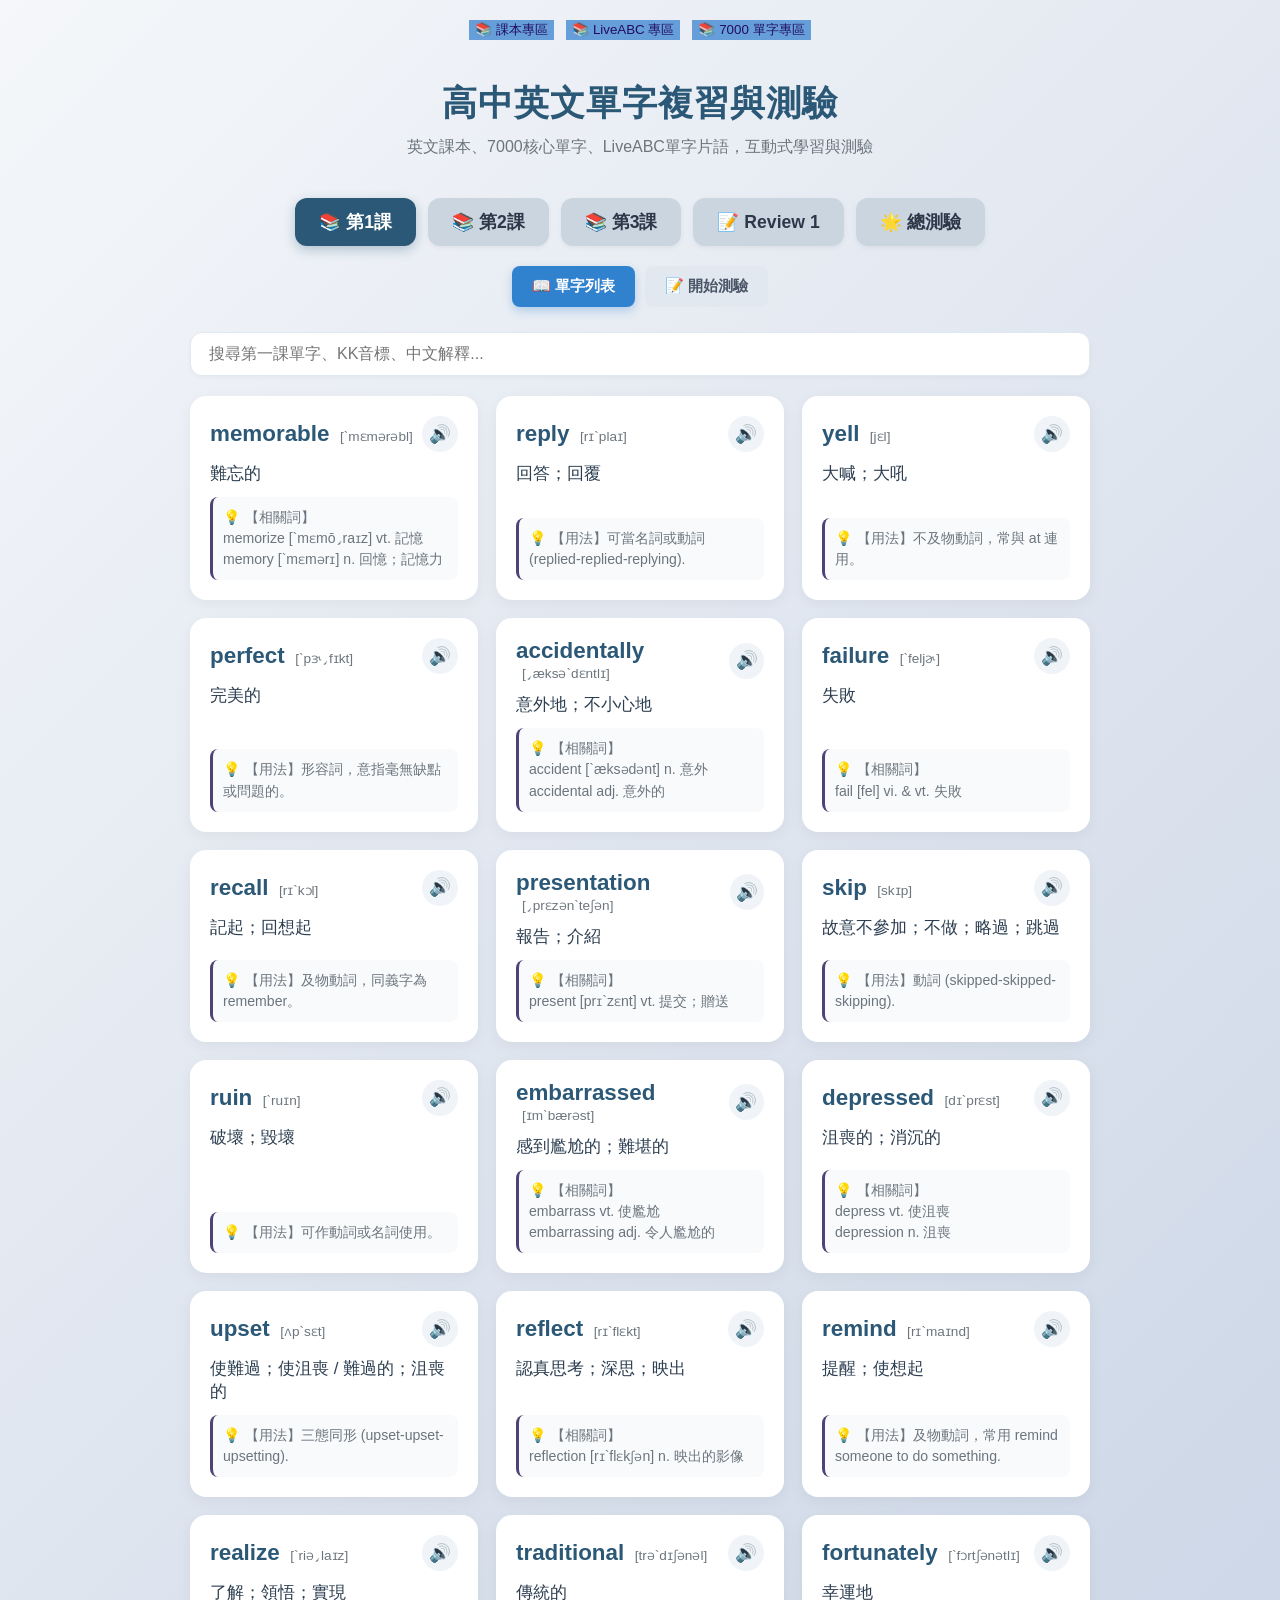
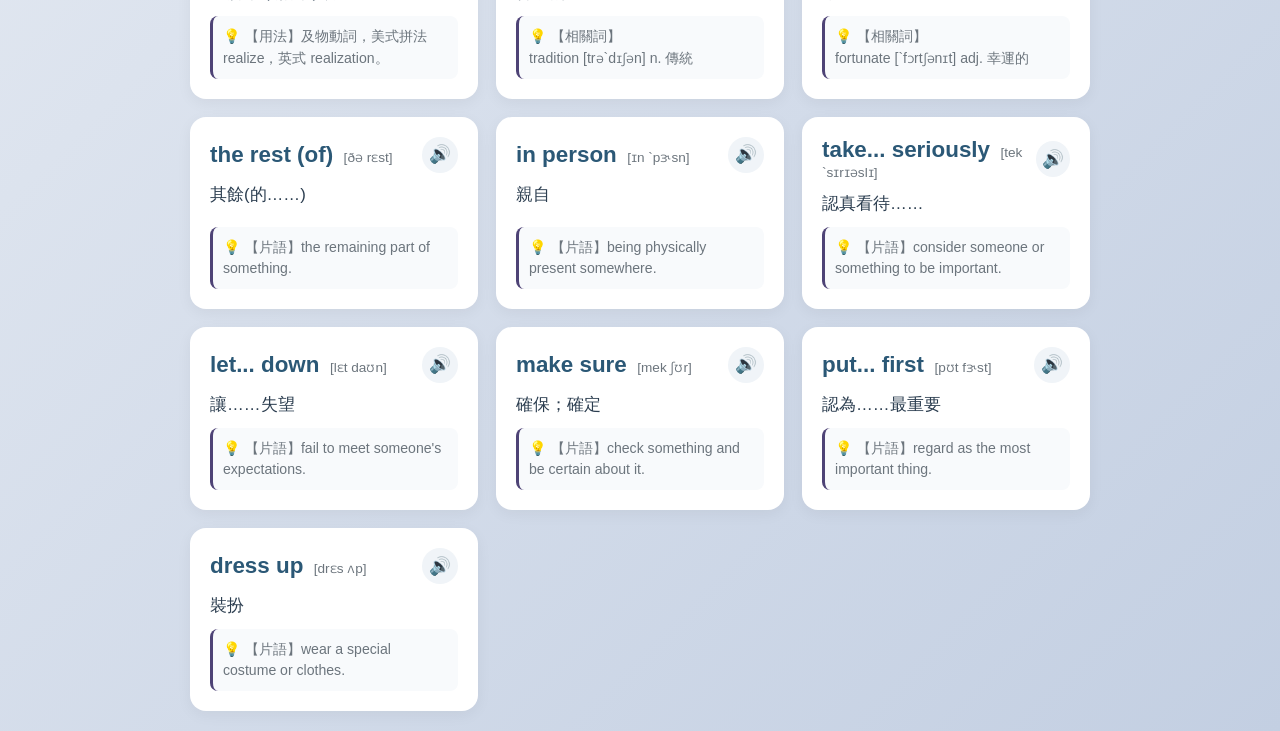
==== index.html @ 6bcab966 "update vocabulary and quiz web app" ====
<!DOCTYPE html>
<html lang="zh-TW">
<head>
    <meta charset="UTF-8">
    <meta name="viewport" content="width=device-width, initial-scale=1.0">
    <title>高中英文單字複習與測驗</title>
    <link rel="stylesheet" href="style.css">
    <style>
        
    </style>
</head>
<body>
    <div class="container">

         <div class="lesson-tabs">
            <button class="lesson1-btn" onclick="location.href='TextBook/index.html'">📚 課本專區</button>
            <button class="lesson1-btn" onclick="location.href='LiveABC/index.html'">📚 LiveABC 專區</button>
            <button class="lesson1-btn" onclick="location.href='7000/index.html'">📚 7000 單字專區</button>
        </div>

        
        <header>
            <h1>高中英文單字複習與測驗</h1>  
            <p>英文課本、7000核心單字、LiveABC單字片語，互動式學習與測驗</p>
        </header>

        <!-- 大分頁列 -->
        
       
        
        <div class="lesson-tabs">
            <button class="lesson-btn active" onclick="switchLesson('lesson1')">📚 第1課</button>
            <button class="lesson-btn" onclick="switchLesson('lesson2')">📚 第2課</button>
            <button class="lesson-btn" onclick="switchLesson('lesson3')">📚 第3課</button>
            <button class="lesson-btn" onclick="switchLesson('review1')">📝 Review 1</button>
            <button class="lesson-btn" onclick="switchLesson('all')">🌟 總測驗</button>
        </div>

                   
            <!-- 主頁 index.html 的程式碼範例 -->



            
        

        <!-- ==================== 第一課內容容器 ==================== -->
        <div id="lesson1-container" class="lesson-content active">
            <div class="nav-tabs">
                <button class="tab-btn active" onclick="switchTab('l1', 'list')">📖 單字列表</button>
                <button class="tab-btn" onclick="switchTab('l1', 'quiz')">📝 開始測驗</button>
            </div>
            <div id="l1-list-tab" class="tab-content active">
                <div class="controls">
                    <input type="text" id="l1-searchInput" class="search-input" placeholder="搜尋第一課單字、KK音標、中文解釋..." onkeyup="filterWords('l1')">
                </div>
                <div class="word-grid" id="l1-wordGrid"></div>
            </div>
            <div id="l1-quiz-tab" class="tab-content">
                <div class="quiz-outer-card">
                    <div class="mode-header-title">🎯 第一課單字互動測驗</div>
                    <div class="mode-header-desc">請選擇您想要的測驗模式與題數，點擊開始挑戰！</div>
                    <div class="setup-panel" id="l1-quizSetupPanel">
                        <div class="setup-group">
                            <label>選擇測驗題型：</label>
                            <div class="setup-options">
                                <button class="setup-btn active" id="l1-typeChoiceBtn" onclick="setQuizType('l1', 'choice')">英選中 (看英選中)</button>
                                <button class="setup-btn" id="l1-typeChineseToEnglishBtn" onclick="setQuizType('l1', 'chineseToEnglish')">中選英 (看中選英)</button>
                                <button class="setup-btn" id="l1-typeSpellBtn" onclick="setQuizType('l1', 'spell')">手動拼字填空</button>
                            </div>
                        </div>
                        <div class="setup-group">
                            <label>選擇測驗題數：</label>
                            <div class="setup-options">
                                <button class="setup-btn active" id="l1-count10Btn" onclick="setQuizCount('l1', 10)">10 題</button>
                                <button class="setup-btn" id="l1-countAllBtn" onclick="setQuizCount('l1', 'all')">全部題數</button>
                            </div>
                        </div>
                        <button class="full-next-btn" onclick="startQuiz('l1')">🚀 開始作答</button>
                    </div>
                    <div id="l1-quizActiveArea" style="display: none;">
                        <div class="sticky-score-bar">
                            <span id="l1-quizProgress" style="font-weight: bold; color: #4a5568;">進度：0 / 10</span>
                            <span id="l1-quizScore" style="font-weight: bold; color: var(--btn-blue); font-size: 1.1rem;">得分：0 分</span>
                        </div>
                        <div class="quiz-inner-box">
                            <div class="question-label" id="l1-questionText">載入中...</div>
                            <div id="l1-quizAnswersArea" class="options-group"></div>
                            <div class="result-banner" id="l1-quizBanner"></div>
                        </div>
                        <button class="full-next-btn" id="l1-quizNextBtn" onclick="nextQuestion('l1')" style="display: none;">下一題 ➔</button>
                    </div>
                    <div id="l1-quizFinalResult" style="display: none; text-align: center; padding: 25px; background: #edf2f7; border-radius: 12px;">
                        <h2 style="margin-top: 0; color: #2d3748;">🎉 第一課測驗完成！</h2>
                        <p style="font-size: 1.1rem; color: #4a5568;">您的最終得分：</p>
                        <div id="l1-finalScoreDisplay" style="font-size: 3rem; font-weight: bold; color: var(--btn-blue); margin: 10px 0 20px 0;">0 / 100</div>
                        <div id="l1-wrongReviewContainer"></div>
                        <button class="full-next-btn" onclick="resetQuizSetup('l1')" style="max-width: 240px; margin: 20px auto 0 auto;">🔄 重新設定並再試一次</button>
                    </div>
                </div>
            </div>
        </div>

        <!-- ==================== 第二課內容容器 ==================== -->
        <div id="lesson2-container" class="lesson-content">
            <div class="nav-tabs">
                <button class="tab-btn active" onclick="switchTab('l2', 'list')">📖 單字列表</button>
                <button class="tab-btn" onclick="switchTab('l2', 'quiz')">📝 開始測驗</button>
            </div>
            <div id="l2-list-tab" class="tab-content active">
                <div class="controls">
                    <input type="text" id="l2-searchInput" class="search-input" placeholder="搜尋第二課單字、KK音標、中文解釋..." onkeyup="filterWords('l2')">
                </div>
                <div class="word-grid" id="l2-wordGrid"></div>
            </div>
            <div id="l2-quiz-tab" class="tab-content">
                <div class="quiz-outer-card">
                    <div class="mode-header-title">🎯 第二課單字互動測驗</div>
                    <div class="mode-header-desc">請選擇您想要的測驗模式與題數，點擊開始挑戰！</div>
                    <div class="setup-panel" id="l2-quizSetupPanel">
                        <div class="setup-group">
                            <label>選擇測驗題型：</label>
                            <div class="setup-options">
                                <button class="setup-btn active" id="l2-typeChoiceBtn" onclick="setQuizType('l2', 'choice')">英選中 (看英選中)</button>
                                <button class="setup-btn" id="l2-typeChineseToEnglishBtn" onclick="setQuizType('l2', 'chineseToEnglish')">中選英 (看中選英)</button>
                                <button class="setup-btn" id="l2-typeSpellBtn" onclick="setQuizType('l2', 'spell')">手動拼字填空</button>
                            </div>
                        </div>
                        <div class="setup-group">
                            <label>選擇測驗題數：</label>
                            <div class="setup-options">
                                <button class="setup-btn active" id="l2-count10Btn" onclick="setQuizCount('l2', 10)">10 題</button>
                                <button class="setup-btn" id="l2-countAllBtn" onclick="setQuizCount('l2', 'all')">全部題數</button>
                            </div>
                        </div>
                        <button class="full-next-btn" onclick="startQuiz('l2')">🚀 開始作答</button>
                    </div>
                    <div id="l2-quizActiveArea" style="display: none;">
                        <div class="sticky-score-bar">
                            <span id="l2-quizProgress" style="font-weight: bold; color: #4a5568;">進度：0 / 10</span>
                            <span id="l2-quizScore" style="font-weight: bold; color: var(--btn-blue); font-size: 1.1rem;">得分：0 分</span>
                        </div>
                        <div class="quiz-inner-box">
                            <div class="question-label" id="l2-questionText">載入中...</div>
                            <div id="l2-quizAnswersArea" class="options-group"></div>
                            <div class="result-banner" id="l2-quizBanner"></div>
                        </div>
                        <button class="full-next-btn" id="l2-quizNextBtn" onclick="nextQuestion('l2')" style="display: none;">下一題 ➔</button>
                    </div>
                    <div id="l2-quizFinalResult" style="display: none; text-align: center; padding: 25px; background: #edf2f7; border-radius: 12px;">
                        <h2 style="margin-top: 0; color: #2d3748;">🎉 第二課測驗完成！</h2>
                        <p style="font-size: 1.1rem; color: #4a5568;">您的最終得分：</p>
                        <div id="l2-finalScoreDisplay" style="font-size: 3rem; font-weight: bold; color: var(--btn-blue); margin: 10px 0 20px 0;">0 / 100</div>
                        <div id="l2-wrongReviewContainer"></div>
                        <button class="full-next-btn" onclick="resetQuizSetup('l2')" style="max-width: 240px; margin: 20px auto 0 auto;">🔄 重新設定並再試一次</button>
                    </div>
                </div>
            </div>
        </div>

        <!-- ==================== 第三課內容容器 ==================== -->
        <div id="lesson3-container" class="lesson-content">
            <div class="nav-tabs">
                <button class="tab-btn active" onclick="switchTab('l3', 'list')">📖 單字列表</button>
                <button class="tab-btn" onclick="switchTab('l3', 'quiz')">📝 開始測驗</button>
            </div>
            <div id="l3-list-tab" class="tab-content active">
                <div class="controls">
                    <input type="text" id="l3-searchInput" class="search-input" placeholder="搜尋第三課單字、KK音標、中文解釋..." onkeyup="filterWords('l3')">
                </div>
                <div class="word-grid" id="l3-wordGrid"></div>
            </div>
            <div id="l3-quiz-tab" class="tab-content">
                <div class="quiz-outer-card">
                    <div class="mode-header-title">🎯 第三課單字互動測驗</div>
                    <div class="mode-header-desc">請選擇您想要的測驗模式與題數，點擊開始挑戰！</div>
                    <div class="setup-panel" id="l3-quizSetupPanel">
                        <div class="setup-group">
                            <label>選擇測驗題型：</label>
                            <div class="setup-options">
                                <button class="setup-btn active" id="l3-typeChoiceBtn" onclick="setQuizType('l3', 'choice')">英選中 (看英選中)</button>
                                <button class="setup-btn" id="l3-typeChineseToEnglishBtn" onclick="setQuizType('l3', 'chineseToEnglish')">中選英 (看中選英)</button>
                                <button class="setup-btn" id="l3-typeSpellBtn" onclick="setQuizType('l3', 'spell')">手動拼字填空</button>
                            </div>
                        </div>
                        <div class="setup-group">
                            <label>選擇測驗題數：</label>
                            <div class="setup-options">
                                <button class="setup-btn active" id="l3-count10Btn" onclick="setQuizCount('l3', 10)">10 題</button>
                                <button class="setup-btn" id="l3-countAllBtn" onclick="setQuizCount('l3', 'all')">全部題數</button>
                            </div>
                        </div>
                        <button class="full-next-btn" onclick="startQuiz('l3')">🚀 開始作答</button>
                    </div>
                    <div id="l3-quizActiveArea" style="display: none;">
                        <div class="sticky-score-bar">
                            <span id="l3-quizProgress" style="font-weight: bold; color: #4a5568;">進度：0 / 10</span>
                            <span id="l3-quizScore" style="font-weight: bold; color: var(--btn-blue); font-size: 1.1rem;">得分：0 分</span>
                        </div>
                        <div class="quiz-inner-box">
                            <div class="question-label" id="l3-questionText">載入中...</div>
                            <div id="l3-quizAnswersArea" class="options-group"></div>
                            <div class="result-banner" id="l3-quizBanner"></div>
                        </div>
                        <button class="full-next-btn" id="l3-quizNextBtn" onclick="nextQuestion('l3')" style="display: none;">下一題 ➔</button>
                    </div>
                    <div id="l3-quizFinalResult" style="display: none; text-align: center; padding: 25px; background: #edf2f7; border-radius: 12px;">
                        <h2 style="margin-top: 0; color: #2d3748;">🎉 第三課測驗完成！</h2>
                        <p style="font-size: 1.1rem; color: #4a5568;">您的最終得分：</p>
                        <div id="l3-finalScoreDisplay" style="font-size: 3rem; font-weight: bold; color: var(--btn-blue); margin: 10px 0 20px 0;">0 / 100</div>
                        <div id="l3-wrongReviewContainer"></div>
                        <button class="full-next-btn" onclick="resetQuizSetup('l3')" style="max-width: 240px; margin: 20px auto 0 auto;">🔄 重新設定並再試一次</button>
                    </div>
                </div>
            </div>
        </div>

        <!-- ==================== Review 1 內容容器 ==================== -->
        <div id="review1-container" class="lesson-content">
            <div class="nav-tabs">
                <button class="tab-btn active" onclick="switchTab('rev1', 'list')">📖 單字列表</button>
                <button class="tab-btn" onclick="switchTab('rev1', 'quiz')">📝 開始測驗</button>
            </div>
            <div id="rev1-list-tab" class="tab-content active">
                <div class="controls">
                    <input type="text" id="rev1-searchInput" class="search-input" placeholder="搜尋 Review 1 單字、片語、KK音標、中文解釋..." onkeyup="filterWords('rev1')">
                </div>
                <div class="word-grid" id="rev1-wordGrid"></div>
            </div>
            <div id="rev1-quiz-tab" class="tab-content">
                <div class="quiz-outer-card">
                    <div class="mode-header-title">🎯 Review 1 單字片語互動測驗</div>
                    <div class="mode-header-desc">請選擇您想要的測驗模式與題數，點擊開始挑戰！</div>
                    <div class="setup-panel" id="rev1-quizSetupPanel">
                        <div class="setup-group">
                            <label>選擇測驗題型：</label>
                            <div class="setup-options">
                                <button class="setup-btn active" id="rev1-typeChoiceBtn" onclick="setQuizType('rev1', 'choice')">英選中 (看英選中)</button>
                                <button class="setup-btn" id="rev1-typeChineseToEnglishBtn" onclick="setQuizType('rev1', 'chineseToEnglish')">中選英 (看中選英)</button>
                                <button class="setup-btn" id="rev1-typeSpellBtn" onclick="setQuizType('rev1', 'spell')">手動拼字填空</button>
                            </div>
                        </div>
                        <div class="setup-group">
                            <label>選擇測驗題數：</label>
                            <div class="setup-options">
                                <button class="setup-btn active" id="rev1-count10Btn" onclick="setQuizCount('rev1', 10)">10 題</button>
                                <button class="setup-btn" id="rev1-countAllBtn" onclick="setQuizCount('rev1', 'all')">全部題數</button>
                            </div>
                        </div>
                        <button class="full-next-btn" onclick="startQuiz('rev1')">🚀 開始作答</button>
                    </div>
                    <div id="rev1-quizActiveArea" style="display: none;">
                        <div class="sticky-score-bar">
                            <span id="rev1-quizProgress" style="font-weight: bold; color: #4a5568;">進度：0 / 10</span>
                            <span id="rev1-quizScore" style="font-weight: bold; color: var(--btn-blue); font-size: 1.1rem;">得分：0 分</span>
                        </div>
                        <div class="quiz-inner-box">
                            <div class="question-label" id="rev1-questionText">載入中...</div>
                            <div id="rev1-quizAnswersArea" class="options-group"></div>
                            <div class="result-banner" id="rev1-quizBanner"></div>
                        </div>
                        <button class="full-next-btn" id="rev1-quizNextBtn" onclick="nextQuestion('rev1')" style="display: none;">下一題 ➔</button>
                    </div>
                    <div id="rev1-quizFinalResult" style="display: none; text-align: center; padding: 25px; background: #edf2f7; border-radius: 12px;">
                        <h2 style="margin-top: 0; color: #2d3748;">🎉 Review 1 測驗完成！</h2>
                        <p style="font-size: 1.1rem; color: #4a5568;">您的最終得分：</p>
                        <div id="rev1-finalScoreDisplay" style="font-size: 3rem; font-weight: bold; color: var(--btn-blue); margin: 10px 0 20px 0;">0 / 100</div>
                        <div id="rev1-wrongReviewContainer"></div>
                        <button class="full-next-btn" onclick="resetQuizSetup('rev1')" style="max-width: 240px; margin: 20px auto 0 auto;">🔄 重新設定並再試一次</button>
                    </div>
                </div>
            </div>
        </div>

        <!-- ==================== 總測驗 (All Lessons) 內容容器 ==================== -->
        <div id="all-container" class="lesson-content">
            <div class="nav-tabs">
                <button class="tab-btn active" onclick="switchTab('all', 'list')">📖 全部單字總覽</button>
                <button class="tab-btn" onclick="switchTab('all', 'quiz')">📝 開始總測驗</button>
            </div>
            <div id="all-list-tab" class="tab-content active">
                <div class="controls">
                    <input type="text" id="all-searchInput" class="search-input" placeholder="搜尋所有課程單字、片語、KK音標、中文解釋..." onkeyup="filterWords('all')">
                </div>
                <div class="word-grid" id="all-wordGrid"></div>
            </div>
            <div id="all-quiz-tab" class="tab-content">
                <div class="quiz-outer-card">
                    <div class="mode-header-title">🌟 總測驗（涵蓋全部單字與片語）</div>
                    <div class="mode-header-desc">請選擇您想要的測驗模式與題數，挑戰跨課綜合單字大考驗！</div>
                    <div class="setup-panel" id="all-quizSetupPanel">
                        <div class="setup-group">
                            <label>選擇測驗題型：</label>
                            <div class="setup-options">
                                <button class="setup-btn active" id="all-typeChoiceBtn" onclick="setQuizType('all', 'choice')">英選中 (看英選中)</button>
                                <button class="setup-btn" id="all-typeChineseToEnglishBtn" onclick="setQuizType('all', 'chineseToEnglish')">中選英 (看中選英)</button>
                                <button class="setup-btn" id="all-typeSpellBtn" onclick="setQuizType('all', 'spell')">手動拼字填空</button>
                            </div>
                        </div>
                        <div class="setup-group">
                            <label>選擇測驗題數：</label>
                            <div class="setup-options">
                                <button class="setup-btn active" id="all-count10Btn" onclick="setQuizCount('all', 10)">10 題</button>
                                <button class="setup-btn" id="all-count20Btn" onclick="setQuizCount('all', 20)">20 題</button>
                                <button class="setup-btn" id="all-countAllBtn" onclick="setQuizCount('all', 'all')">全部題數</button>
                            </div>
                        </div>
                        <button class="full-next-btn" onclick="startQuiz('all')">🚀 開始總測驗</button>
                    </div>
                    <div id="all-quizActiveArea" style="display: none;">
                        <div class="sticky-score-bar">
                            <span id="all-quizProgress" style="font-weight: bold; color: #4a5568;">進度：0 / 10</span>
                            <span id="all-quizScore" style="font-weight: bold; color: var(--btn-blue); font-size: 1.1rem;">得分：0 分</span>
                        </div>
                        <div class="quiz-inner-box">
                            <div class="question-label" id="all-questionText">載入中...</div>
                            <div id="all-quizAnswersArea" class="options-group"></div>
                            <div class="result-banner" id="all-quizBanner"></div>
                        </div>
                        <button class="full-next-btn" id="all-quizNextBtn" onclick="nextQuestion('all')" style="display: none;">下一題 ➔</button>
                    </div>
                    <div id="all-quizFinalResult" style="display: none; text-align: center; padding: 25px; background: #edf2f7; border-radius: 12px;">
                        <h2 style="margin-top: 0; color: #2d3748;">🎉 總測驗完成！</h2>
                        <p style="font-size: 1.1rem; color: #4a5568;">您的最終得分：</p>
                        <div id="all-finalScoreDisplay" style="font-size: 3rem; font-weight: bold; color: var(--btn-blue); margin: 10px 0 20px 0;">0 / 100</div>
                        <div id="all-wrongReviewContainer"></div>
                        <button class="full-next-btn" onclick="resetQuizSetup('all')" style="max-width: 240px; margin: 20px auto 0 auto;">🔄 重新設定並再試一次</button>
                    </div>
                </div>
            </div>
        </div>

    </div>


     <script src="book1.js"></script>

    <script>
       

        /* --- Web Audio API 提示音效產生器 --- */
        let audioCtx = null;
        function getAudioContext() {
            if (!audioCtx) {
                audioCtx = new (window.AudioContext || window.webkitAudioContext)();
            }
            if (audioCtx.state === 'suspended') {
                audioCtx.resume();
            }
            return audioCtx;
        }

        // 答對音效：輕快上揚的雙音「叮咚」
        function playDingDongSound() {
            try {
                const ctx = getAudioContext();
                const now = ctx.currentTime;
                
                const osc1 = ctx.createOscillator();
                const gain1 = ctx.createGain();
                osc1.type = 'sine';
                osc1.frequency.setValueAtTime(523.25, now);
                gain1.gain.setValueAtTime(0.3, now);
                gain1.gain.exponentialRampToValueAtTime(0.001, now + 0.2);
                osc1.connect(gain1);
                gain1.connect(ctx.destination);
                osc1.start(now);
                osc1.stop(now + 0.2);

                const osc2 = ctx.createOscillator();
                const gain2 = ctx.createGain();
                osc2.type = 'sine';
                osc2.frequency.setValueAtTime(659.25, now + 0.12);
                gain2.gain.setValueAtTime(0.3, now + 0.12);
                gain2.gain.exponentialRampToValueAtTime(0.001, now + 0.35);
                osc2.connect(gain2);
                gain2.connect(ctx.destination);
                osc2.start(now + 0.12);
                osc2.stop(now + 0.35);
            } catch (e) {
                console.log("Audio not supported or blocked");
            }
        }

        // 答錯音效：低沉下行的雙音「喔喔」
        function playWrongSound() {
            try {
                const ctx = getAudioContext();
                const now = ctx.currentTime;

                const osc1 = ctx.createOscillator();
                const gain1 = ctx.createGain();
                osc1.type = 'sawtooth';
                osc1.frequency.setValueAtTime(180, now);
                osc1.frequency.exponentialRampToValueAtTime(140, now + 0.18);
                gain1.gain.setValueAtTime(0.2, now);
                gain1.gain.exponentialRampToValueAtTime(0.001, now + 0.18);
                osc1.connect(gain1);
                gain1.connect(ctx.destination);
                osc1.start(now);
                osc1.stop(now + 0.18);

                const osc2 = ctx.createOscillator();
                const gain2 = ctx.createGain();
                osc2.type = 'sawtooth';
                osc2.frequency.setValueAtTime(130, now + 0.18);
                osc2.frequency.exponentialRampToValueAtTime(100, now + 0.38);
                gain2.gain.setValueAtTime(0.2, now + 0.18);
                gain2.gain.exponentialRampToValueAtTime(0.001, now + 0.38);
                osc2.connect(gain2);
                gain2.connect(ctx.destination);
                osc2.start(now + 0.18);
                osc2.stop(now + 0.38);
            } catch (e) {
                console.log("Audio not supported or blocked");
            }
        }

        // 語音播放
        function speak(text) {
            if ('speechSynthesis' in window) {
                window.speechSynthesis.cancel();
                const utterance = new SpeechSynthesisUtterance(text);
                utterance.lang = 'en-US';
                utterance.rate = 0.9;
                window.speechSynthesis.speak(utterance);
            } else {
                alert('您的瀏覽器不支援語音播放功能。');
            }
        }

        // 渲染單字卡
        function renderWords(lessonId, words) {
            const grid = document.getElementById(lessonId + '-wordGrid');
            if (!grid) return;
            grid.innerHTML = '';
            words.forEach(item => {
                const card = document.createElement('div');
                card.className = 'word-card';
                card.innerHTML = `
                    <div>
                        <div class="word-header">
                            <div>
                                <span class="word-title">${item.vocab}</span>
                                <span style="font-size:0.85rem; color:var(--text-sub); margin-left:6px;">${item.kk || ''}</span>
                            </div>
                            <button class="speech-btn" onclick="speak('${item.vocab}')" title="朗讀">🔊</button>
                        </div>
                        <div class="word-def">${item.definition}</div>
                    </div>
                    ${item.extension ? `<div class="word-ext">💡 ${item.extension}</div>` : ''}
                `;
                grid.appendChild(card);
            });
        }

        // 搜尋過濾
        function filterWords(lessonId) {
            const query = document.getElementById(lessonId + '-searchInput').value.toLowerCase();
            const data = (lessonId === 'l1') ? lesson1Data : (lessonId === 'l2' ? lesson2Data : (lessonId === 'l3' ? lesson3Data : (lessonId === 'rev1' ? review1Data : allData)));
            const filtered = data.filter(item => 
                item.vocab.toLowerCase().includes(query) || 
                (item.kk && item.kk.toLowerCase().includes(query)) ||
                item.definition.toLowerCase().includes(query) ||
                (item.extension && item.extension.toLowerCase().includes(query))
            );
            renderWords(lessonId, filtered);
        }

        // 大分頁切換
        function switchLesson(lessonName) {
            document.querySelectorAll('.lesson-btn').forEach(btn => btn.classList.remove('active'));
            document.querySelectorAll('.lesson-content').forEach(content => content.classList.remove('active'));

            if (lessonName === 'lesson1') {
                document.querySelectorAll('.lesson-btn')[0].classList.add('active');
                document.getElementById('lesson1-container').classList.add('active');
            } else if (lessonName === 'lesson2') {
                document.querySelectorAll('.lesson-btn')[1].classList.add('active');
                document.getElementById('lesson2-container').classList.add('active');
            } else if (lessonName === 'lesson3') {
                document.querySelectorAll('.lesson-btn')[2].classList.add('active');
                document.getElementById('lesson3-container').classList.add('active');
            } else if (lessonName === 'review1') {
                document.querySelectorAll('.lesson-btn')[3].classList.add('active');
                document.getElementById('review1-container').classList.add('active');
            } else {
                document.querySelectorAll('.lesson-btn')[4].classList.add('active');
                document.getElementById('all-container').classList.add('active');
            }
        }

        // 小分頁切換
        function switchTab(lessonId, tabName) {
            const containerId = lessonId === 'l1' ? 'lesson1-container' : (lessonId === 'l2' ? 'lesson2-container' : (lessonId === 'l3' ? 'lesson3-container' : (lessonId === 'rev1' ? 'review1-container' : 'all-container')));
            const container = document.getElementById(containerId);
            container.querySelectorAll('.tab-btn').forEach(btn => btn.classList.remove('active'));
            container.querySelectorAll('.tab-content').forEach(content => content.classList.remove('active'));
            
            if (tabName === 'list') {
                container.querySelectorAll('.tab-btn')[0].classList.add('active');
                document.getElementById(lessonId + '-list-tab').classList.add('active');
            } else {
                container.querySelectorAll('.tab-btn')[1].classList.add('active');
                document.getElementById(lessonId + '-quiz-tab').classList.add('active');
            }
        }

        /* --- 測驗設定與執行狀態 --- */
        const quizState = {
            l1: { type: 'choice', count: 10, list: [], index: 0, score: 0, wrongItems: [], isAnswered: false },
            l2: { type: 'choice', count: 10, list: [], index: 0, score: 0, wrongItems: [], isAnswered: false },
            l3: { type: 'choice', count: 10, list: [], index: 0, score: 0, wrongItems: [], isAnswered: false },
            rev1: { type: 'choice', count: 10, list: [], index: 0, score: 0, wrongItems: [], isAnswered: false },
            all: { type: 'choice', count: 10, list: [], index: 0, score: 0, wrongItems: [], isAnswered: false }
        };

        function setQuizType(lessonId, type) {
            quizState[lessonId].type = type;
            document.getElementById(lessonId + '-typeChoiceBtn').classList.toggle('active', type === 'choice');
            document.getElementById(lessonId + '-typeChineseToEnglishBtn').classList.toggle('active', type === 'chineseToEnglish');
            document.getElementById(lessonId + '-typeSpellBtn').classList.toggle('active', type === 'spell');
        }

        function setQuizCount(lessonId, count) {
            quizState[lessonId].count = count;
            document.getElementById(lessonId + '-count10Btn').classList.toggle('active', count === 10);
            const count20Btn = document.getElementById(lessonId + '-count20Btn');
            if (count20Btn) count20Btn.classList.toggle('active', count === 20);
            const allBtn = document.getElementById(lessonId + '-countAllBtn');
            if (allBtn) allBtn.classList.toggle('active', count === 'all');
        }

        function resetQuizSetup(lessonId) {
            document.getElementById(lessonId + '-quizFinalResult').style.display = 'none';
            document.getElementById(lessonId + '-quizActiveArea').style.display = 'none';
            document.getElementById(lessonId + '-quizSetupPanel').style.display = 'block';
        }

        function getDataByLessonId(lessonId) {
            if (lessonId === 'l1') return lesson1Data;
            if (lessonId === 'l2') return lesson2Data;
            if (lessonId === 'l3') return lesson3Data;
            if (lessonId === 'rev1') return review1Data;
            return allData;
        }

        function startQuiz(lessonId) {
            getAudioContext(); // 預先解鎖音效權限
            document.getElementById(lessonId + '-quizSetupPanel').style.display = 'none';
            document.getElementById(lessonId + '-quizActiveArea').style.display = 'block';

            const sourceData = getDataByLessonId(lessonId);
            const state = quizState[lessonId];
            state.score = 0;
            state.index = 0;
            state.wrongItems = [];
            
            const sliceCount = (state.count === 'all') ? sourceData.length : Math.min(state.count, sourceData.length);
            state.list = [...sourceData].sort(() => 0.5 - Math.random()).slice(0, sliceCount);

            loadQuestion(lessonId);
        }

        function loadQuestion(lessonId) {
            const state = quizState[lessonId];
            state.isAnswered = false; // 重置答題鎖定狀態
            const currentWord = state.list[state.index];
            const sourceData = getDataByLessonId(lessonId);

            const banner = document.getElementById(lessonId + '-quizBanner');
            banner.style.display = 'none';
            banner.className = 'result-banner';
            banner.innerHTML = '';
            document.getElementById(lessonId + '-quizNextBtn').style.display = 'none';

            document.getElementById(lessonId + '-quizProgress').innerText = `進度：${state.index + 1} / ${state.list.length}`;
            document.getElementById(lessonId + '-quizScore').innerText = `得分：${state.score} 分`;

            const qText = document.getElementById(lessonId + '-questionText');
            const ansArea = document.getElementById(lessonId + '-quizAnswersArea');
            ansArea.innerHTML = '';

            if (state.type === 'choice') {
                // 英選中
                qText.innerHTML = `請選出 "<span style="color:var(--primary);">${currentWord.vocab}</span>" 的正確意思：`;
                
                let options = [currentWord.definition];
                const otherDefs = sourceData.filter(w => w.vocab !== currentWord.vocab).map(w => w.definition);
                const shuffledOthers = otherDefs.sort(() => 0.5 - Math.random()).slice(0, 3);
                options = options.concat(shuffledOthers).sort(() => 0.5 - Math.random());

                const prefixLabels = ['(A) ', '(B) ', '(C) ', '(D) '];
                options.forEach((opt, idx) => {
                    const btn = document.createElement('button');
                    btn.className = 'single-option-btn';
                    btn.setAttribute('data-val', opt);
                    btn.innerHTML = `<strong>${prefixLabels[idx]}</strong>${opt}`;
                    btn.onclick = () => {
                        if (state.isAnswered) return;
                        checkChoiceAnswer(lessonId, btn, opt === currentWord.definition, currentWord, 'choice');
                    };
                    ansArea.appendChild(btn);
                });
            } else if (state.type === 'chineseToEnglish') {
                // 中選英
                qText.innerHTML = `請選出中文 "<span style="color:var(--primary);">${currentWord.definition}</span>" 的正確英文單字/片語：`;

                let options = [currentWord.vocab];
                const otherVocabs = sourceData.filter(w => w.vocab !== currentWord.vocab).map(w => w.vocab);
                const shuffledOthers = otherVocabs.sort(() => 0.5 - Math.random()).slice(0, 3);
                options = options.concat(shuffledOthers).sort(() => 0.5 - Math.random());

                const prefixLabels = ['(A) ', '(B) ', '(C) ', '(D) '];
                options.forEach((opt, idx) => {
                    const btn = document.createElement('button');
                    btn.className = 'single-option-btn';
                    btn.setAttribute('data-val', opt);
                    btn.innerHTML = `<strong>${prefixLabels[idx]}</strong>${opt}`;
                    btn.onclick = () => {
                        if (state.isAnswered) return;
                        checkChoiceAnswer(lessonId, btn, opt === currentWord.vocab, currentWord, 'chineseToEnglish');
                    };
                    ansArea.appendChild(btn);
                });
            } else {
                // 手動拼字
                qText.innerHTML = `請根據中文意思，拼出正確的英文單字或片語：<br><span style="color:var(--primary); font-size:1.3rem;">"${currentWord.definition}"</span> <span style="font-size:0.9rem; color:var(--text-sub);">${currentWord.kk || ''}</span>`;

                ansArea.innerHTML = `
                    <div class="input-group">
                        <input type="text" id="${lessonId}-spellUserInput" class="spell-input" placeholder="請輸入英文單字或片語..." autocomplete="off" autocapitalize="none" onkeydown="if(event.key === 'Enter') { event.preventDefault(); checkSpellAnswer('${lessonId}'); }">
                        <button class="action-sub-btn" id="${lessonId}-spellSubmitBtn" onclick="checkSpellAnswer('${lessonId}')">送出</button>
                    </div>
                `;
                document.getElementById(lessonId + '-spellUserInput').focus();
            }
        }

        function checkChoiceAnswer(lessonId, selectedBtn, isCorrect, currentWord, mode) {
            const state = quizState[lessonId];
            if (state.isAnswered) return;
            state.isAnswered = true;

            const buttons = document.querySelectorAll('#' + lessonId + '-quizAnswersArea .single-option-btn');
            buttons.forEach(btn => {
                btn.disabled = true;
                btn.classList.add('disabled-muted');
            });

            const banner = document.getElementById(lessonId + '-quizBanner');
            let extText = currentWord.extension ? `<div class="banner-ext-info">💡 詳解與補充：<br>${currentWord.extension}</div>` : '';
            const pointsPerQ = Math.round(100 / state.list.length);

            const targetVal = (mode === 'choice') ? currentWord.definition : currentWord.vocab;

            if (isCorrect) {
                state.score += pointsPerQ;
                selectedBtn.classList.remove('disabled-muted');
                selectedBtn.classList.add('selected-correct');
                banner.className = 'result-banner correct';
                banner.innerHTML = `🎉 答對了！ ${extText}`;
                playDingDongSound();
            } else {
                selectedBtn.classList.remove('disabled-muted');
                selectedBtn.classList.add('selected-wrong');
                buttons.forEach(btn => {
                    if (btn.getAttribute('data-val') === targetVal) {
                        btn.classList.remove('disabled-muted');
                        btn.classList.add('selected-correct');
                    }
                });
                banner.className = 'result-banner wrong';
                banner.innerHTML = `✕ 答錯囉！正確答案是：<strong>${targetVal}</strong> ${extText}`;
                playWrongSound();
                
                if (!state.wrongItems.some(item => item.vocab === currentWord.vocab)) {
                    state.wrongItems.push(currentWord);
                }
            }

            document.getElementById(lessonId + '-quizScore').innerText = `得分：${state.score} 分`;
            showNextButton(lessonId);
        }

        function checkSpellAnswer(lessonId) {
            const state = quizState[lessonId];
            if (state.isAnswered) return;

            const inputField = document.getElementById(lessonId + '-spellUserInput');
            if (!inputField || inputField.disabled) return;

            const userVal = inputField.value.trim().toLowerCase();
            if (!userVal) {
                inputField.focus();
                return;
            }

            state.isAnswered = true;
            inputField.disabled = true;
            const submitBtn = document.getElementById(lessonId + '-spellSubmitBtn');
            if (submitBtn) submitBtn.disabled = true;

            const currentWord = state.list[state.index];
            const correctVal = currentWord.vocab.toLowerCase();
            const banner = document.getElementById(lessonId + '-quizBanner');
            let extText = currentWord.extension ? `<div class="banner-ext-info">💡 詳解與補充：<br>${currentWord.extension}</div>` : '';
            const pointsPerQ = Math.round(100 / state.list.length);
            const isCorrect = (userVal === correctVal);

            if (isCorrect) {
                state.score += pointsPerQ;
                inputField.classList.add('correct-input');
                banner.className = 'result-banner correct';
                banner.innerHTML = `🎉 拼寫正確！ ${extText}`;
                playDingDongSound();
            } else {
                inputField.classList.add('wrong-input');
                banner.className = 'result-banner wrong';
                banner.innerHTML = `✕ 拼寫錯誤！正確答案是：<strong>${currentWord.vocab}</strong> ${extText}`;
                playWrongSound();
                
                if (!state.wrongItems.some(item => item.vocab === currentWord.vocab)) {
                    state.wrongItems.push(currentWord);
                }
            }

            document.getElementById(lessonId + '-quizScore').innerText = `得分：${state.score} 分`;
            showNextButton(lessonId);
        }

        function showNextButton(lessonId) {
            const state = quizState[lessonId];
            const nextBtn = document.getElementById(lessonId + '-quizNextBtn');
            if (state.index < state.list.length - 1) {
                nextBtn.innerText = '下一題 ➔';
            } else {
                nextBtn.innerText = '查看測驗結果與錯題整理 🏆';
            }
            nextBtn.style.display = 'block';
            nextBtn.focus();
        }

        function nextQuestion(lessonId) {
            const state = quizState[lessonId];
            state.index++;
            if (state.index < state.list.length) {
                loadQuestion(lessonId);
            } else {
                document.getElementById(lessonId + '-quizActiveArea').style.display = 'none';
                document.getElementById(lessonId + '-finalScoreDisplay').innerText = `${state.score} / 100`;
                
                const wrongContainer = document.getElementById(lessonId + '-wrongReviewContainer');
                if (state.wrongItems.length > 0) {
                    let html = `
                        <div class="wrong-review-section">
                            <div class="wrong-review-title">⚠ 本次測驗錯題複習 (${state.wrongItems.length} 題)</div>
                    `;
                    state.wrongItems.forEach(item => {
                        html += `
                            <div class="wrong-item-card">
                                <strong>${item.vocab}</strong> <span style="font-size:0.85rem; color:#718096;">${item.kk || ''}</span><br>
                                <span style="color:var(--text-main); font-weight:500;">意思：${item.definition}</span>
                                ${item.extension ? `<div style="font-size:0.85rem; color:#718096; margin-top:4px;">${item.extension}</div>` : ''}
                            </div>
                        `;
                    });
                    html += `</div>`;
                    wrongContainer.innerHTML = html;
                } else {
                    wrongContainer.innerHTML = `
                        <div style="background:#f0fff4; border:1px solid #c6f6d5; color:#22543d; padding:15px; border-radius:10px; font-weight:bold; margin-top:15px;">
                            🌟 太神啦！本次測驗全部答對，沒有錯題！
                        </div>
                    `;
                }

                document.getElementById(lessonId + '-quizFinalResult').style.display = 'block';
                document.getElementById(lessonId + '-quizFinalResult').scrollIntoView({ behavior: 'smooth' });
            }
        }

        // 頁面初始化載入所有課次（包含總測驗資料）的單字列表
        window.onload = () => {
            renderWords('l1', lesson1Data);
            renderWords('l2', lesson2Data);
            renderWords('l3', lesson3Data);
            renderWords('rev1', review1Data);
            renderWords('all', allData);
        };
    </script>
</body>
</html>
---- style.css ----
:root {
            --primary: #2b5876;
            --primary-light: #4e4376;
            --bg-grad: linear-gradient(135deg, #f5f7fa 0%, #c3cfe2 100%);
            --card-bg: #ffffff;
            --text-main: #2c3e50;
            --text-sub: #6c757d;
            --border-color: #e2e8f0;
            --danger: #dc3545;
            --danger-bg: #f8d7da;
            --danger-border: #f5c6cb;
            --danger-text: #721c24;
            --success: #28a745;
            --success-bg: #d4edda;
            --success-border: #c3e6cb;
            --success-text: #155724;
            --btn-blue: #3182ce;
            --btn-blue-hover: #2b6cb0;
        }

        body {
            font-family: 'PingFang TC', 'Microsoft JhengHei', 'Helvetica Neue', Arial, sans-serif;
            background: var(--bg-grad);
            margin: 0;
            padding: 20px;
            color: var(--text-main);
            min-height: 100vh;
        }

        .container {
            max-width: 900px;
            margin: 0 auto;
        }

        header {
            text-align: center;
            padding: 20px 0;
            margin-bottom: 20px;
        }

        header h1 {
            margin: 0 0 10px 0;
            font-size: 2.2rem;
            color: var(--primary);
            letter-spacing: 1px;
        }

        header p {
            margin: 0;
            color: var(--text-sub);
            font-size: 1rem;
        }

        /* 課次大分頁列 */
        .lesson-tabs {
            display: flex;
            justify-content: center;
            gap: 12px;
            margin-bottom: 20px;
            flex-wrap: wrap;
        }

        .lesson-btn {
            background-color: #cbd5e0;
            border: none;
            color: #2d3748;
            padding: 12px 24px;
            border-radius: 12px;
            font-size: 1.1rem;
            font-weight: bold;
            cursor: pointer;
            transition: all 0.2s ease;
            box-shadow: 0 2px 5px rgba(0,0,0,0.05);
        }

        
        .lesson-btn:hover {
            background-color: #a0aec0;
        }

        .lesson-btn.active {
            background-color: var(--primary);
            color: white;
            box-shadow: 0 4px 12px rgba(43, 88, 118, 0.3);
        }

        .lesson1-btn {
            background-color: #669eda;
            border: none;
            color: #220d62;
            
        }

        .lesson1-btn:hover {
            background-color: #a0aec0;
        }

        .lesson1-btn.active {
            background-color: var(--primary);
            color: white;
            box-shadow: 0 4px 12px rgba(43, 88, 118, 0.3);
        }



        /* 功能子分頁列 */
        .nav-tabs {
            display: flex;
            justify-content: center;
            gap: 10px;
            margin-bottom: 25px;
        }

        .tab-btn {
            background-color: #e2e8f0;
            border: none;
            color: #4a5568;
            padding: 10px 20px;
            border-radius: 8px;
            font-size: 0.95rem;
            font-weight: bold;
            cursor: pointer;
            transition: all 0.2s ease;
        }

        .tab-btn:hover {
            background-color: #cbd5e0;
        }

        .tab-btn.active {
            background-color: var(--btn-blue);
            color: white;
            box-shadow: 0 4px 10px rgba(49, 130, 206, 0.3);
        }

        .lesson-content {
            display: none;
        }

        .lesson-content.active {
            display: block;
        }

        .tab-content {
            display: none;
        }

        .tab-content.active {
            display: block;
        }

        /* 搜尋與篩選列 */
        .controls {
            margin-bottom: 20px;
        }

        .search-input {
            width: 100%;
            padding: 12px 18px;
            border-radius: 12px;
            border: 1px solid var(--border-color);
            font-size: 1rem;
            box-shadow: 0 2px 5px rgba(0,0,0,0.03);
            outline: none;
            transition: border 0.2s;
            box-sizing: border-box;
        }

        .search-input:focus {
            border-color: var(--primary);
        }

        /* 卡片列表 */
        .word-grid {
            display: grid;
            grid-template-columns: repeat(auto-fill, minmax(270px, 1fr));
            gap: 18px;
        }

        .word-card {
            background: var(--card-bg);
            border-radius: 16px;
            padding: 20px;
            box-shadow: 0 4px 15px rgba(0,0,0,0.05);
            transition: transform 0.2s, box-shadow 0.2s;
            display: flex;
            flex-direction: column;
            justify-content: space-between;
        }

        .word-card:hover {
            transform: translateY(-4px);
            box-shadow: 0 8px 20px rgba(0,0,0,0.1);
        }

        .word-header {
            display: flex;
            justify-content: space-between;
            align-items: center;
            margin-bottom: 10px;
        }

        .word-title {
            font-size: 1.4rem;
            font-weight: bold;
            color: var(--primary);
        }

        .speech-btn {
            background: #f0f4f8;
            border: none;
            border-radius: 50%;
            width: 36px;
            height: 36px;
            cursor: pointer;
            display: flex;
            align-items: center;
            justify-content: center;
            font-size: 1.1rem;
            transition: background 0.2s;
        }

        .speech-btn:hover {
            background: #e2e8f0;
        }

        .word-def {
            font-size: 1.05rem;
            color: var(--text-main);
            margin-bottom: 12px;
            font-weight: 500;
        }

        .word-ext {
            font-size: 0.88rem;
            color: var(--text-sub);
            background: #f8fafc;
            padding: 10px;
            border-radius: 8px;
            border-left: 3px solid var(--primary-light);
            line-height: 1.5;
        }

        /* 測驗模式外框 */
        .quiz-outer-card {
            background: var(--card-bg);
            border-radius: 16px;
            padding: 35px 30px;
            box-shadow: 0 6px 20px rgba(0,0,0,0.06);
            max-width: 750px;
            margin: 0 auto;
        }

        .mode-header-title {
            font-size: 1.35rem;
            font-weight: 800;
            color: #2d3748;
            margin-bottom: 6px;
        }

        .mode-header-desc {
            color: #718096;
            font-size: 0.95rem;
            margin-bottom: 20px;
        }

        .setup-panel {
            background: #f8fafc;
            border: 1px solid #e2e8f0;
            border-radius: 12px;
            padding: 20px;
            margin-bottom: 20px;
        }

        .setup-group {
            margin-bottom: 15px;
        }

        .setup-group label {
            display: block;
            font-weight: bold;
            margin-bottom: 8px;
            color: #4a5568;
        }

        .setup-options {
            display: flex;
            gap: 10px;
            flex-wrap: wrap;
        }

        .setup-btn {
            flex: 1;
            min-width: 120px;
            padding: 10px;
            border: 1px solid #cbd5e0;
            background: #ffffff;
            border-radius: 8px;
            font-weight: bold;
            color: #4a5568;
            cursor: pointer;
            transition: all 0.2s;
        }

        .setup-btn.active {
            background: var(--btn-blue);
            color: white;
            border-color: var(--btn-blue);
        }

        .quiz-inner-box {
            background: #f8fafc;
            border: 1px solid #e2e8f0;
            border-radius: 12px;
            padding: 24px;
            margin-bottom: 20px;
        }

        .question-label {
            font-size: 1.15rem;
            font-weight: bold;
            color: #2d3748;
            margin-bottom: 18px;
            line-height: 1.5;
        }

        .options-group {
            display: flex;
            flex-direction: column;
            gap: 12px;
        }

        .single-option-btn {
            background: #ffffff;
            border: 1px solid #cbd5e0;
            padding: 15px 20px;
            border-radius: 10px;
            font-size: 1rem;
            text-align: left;
            cursor: pointer;
            transition: all 0.15s ease-in-out;
            color: #4a5568;
            font-weight: 500;
            display: block;
            width: 100%;
            box-sizing: border-box;
        }

        .single-option-btn:hover:not(:disabled) {
            border-color: var(--btn-blue);
            background: #f7fafc;
        }

        .single-option-btn.selected-correct {
            border: 2px solid var(--success) !important;
            background-color: var(--success-bg) !important;
            color: var(--success-text) !important;
            font-weight: bold;
        }

        .single-option-btn.selected-wrong {
            border: 2px solid var(--danger) !important;
            background-color: var(--danger-bg) !important;
            color: var(--danger-text) !important;
            font-weight: bold;
        }

        .single-option-btn.disabled-muted {
            opacity: 0.5;
            cursor: not-allowed;
        }

        .input-group {
            display: flex;
            gap: 10px;
            margin-bottom: 10px;
        }

        .spell-input {
            flex: 1;
            padding: 12px 16px;
            border: 2px solid #cbd5e0;
            border-radius: 10px;
            font-size: 1.1rem;
            outline: none;
            background: #fff;
        }

        .spell-input:focus {
            border-color: var(--btn-blue);
        }

        .spell-input.correct-input {
            border-color: var(--success) !important;
            background-color: var(--success-bg) !important;
            color: var(--success-text) !important;
            font-weight: bold;
        }

        .spell-input.wrong-input {
            border-color: var(--danger) !important;
            background-color: var(--danger-bg) !important;
            color: var(--danger-text) !important;
            font-weight: bold;
        }

        .action-sub-btn {
            background: var(--btn-blue);
            color: white;
            border: none;
            padding: 0 20px;
            border-radius: 10px;
            font-weight: bold;
            cursor: pointer;
            transition: background 0.2s;
        }

        .action-sub-btn:hover {
            background: var(--btn-blue-hover);
        }

        .result-banner {
            margin-top: 15px;
            padding: 15px 20px;
            border-radius: 10px;
            font-size: 1.05rem;
            font-weight: bold;
            line-height: 1.6;
            display: none;
        }

        .result-banner.wrong {
            background-color: var(--danger-bg) !important;
            border: 1px solid var(--danger-border) !important;
            color: var(--danger-text) !important;
            display: block !important;
        }

        .result-banner.correct {
            background-color: var(--success-bg) !important;
            border: 1px solid var(--success-border) !important;
            color: var(--success-text) !important;
            display: block !important;
        }

        .banner-ext-info {
            font-weight: normal;
            font-size: 0.9rem;
            margin-top: 8px;
            padding-top: 8px;
            border-top: 1px dashed rgba(0,0,0,0.15);
        }

        .full-next-btn {
            width: 100%;
            padding: 15px;
            background: var(--btn-blue);
            color: white;
            border: none;
            border-radius: 10px;
            font-size: 1.1rem;
            font-weight: bold;
            cursor: pointer;
            box-shadow: 0 4px 6px rgba(49, 130, 206, 0.2);
            margin-top: 15px;
        }

        .full-next-btn:hover {
            background: var(--btn-blue-hover);
        }

        .sticky-score-bar {
            position: sticky;
            top: 10px;
            z-index: 100;
            background: #ffffff;
            border: 1px solid #cbd5e0;
            border-radius: 12px;
            padding: 12px 20px;
            display: flex;
            justify-content: space-between;
            align-items: center;
            box-shadow: 0 4px 12px rgba(0,0,0,0.08);
            margin-bottom: 20px;
        }

        /* 錯題總整理區塊樣式 */
        .wrong-review-section {
            margin-top: 20px;
            background: #fff5f5;
            border: 1px solid #feb2b2;
            border-radius: 12px;
            padding: 20px;
            text-align: left;
        }

        .wrong-review-title {
            font-weight: bold;
            color: var(--danger);
            font-size: 1.1rem;
            margin-bottom: 12px;
            display: flex;
            align-items: center;
            gap: 6px;
        }

        .wrong-item-card {
            background: #ffffff;
            border-left: 4px solid var(--danger);
            padding: 12px 15px;
            margin-bottom: 10px;
            border-radius: 6px;
            box-shadow: 0 2px 5px rgba(0,0,0,0.03);
        }

        @media (max-width: 600px) {
            body { padding: 12px; }
            header h1 { font-size: 1.5rem; }
            .word-grid { grid-template-columns: 1fr; }
            .quiz-outer-card { padding: 20px 16px; }
            .input-group { flex-direction: column; }
            .action-sub-btn { padding: 12px; }
        }
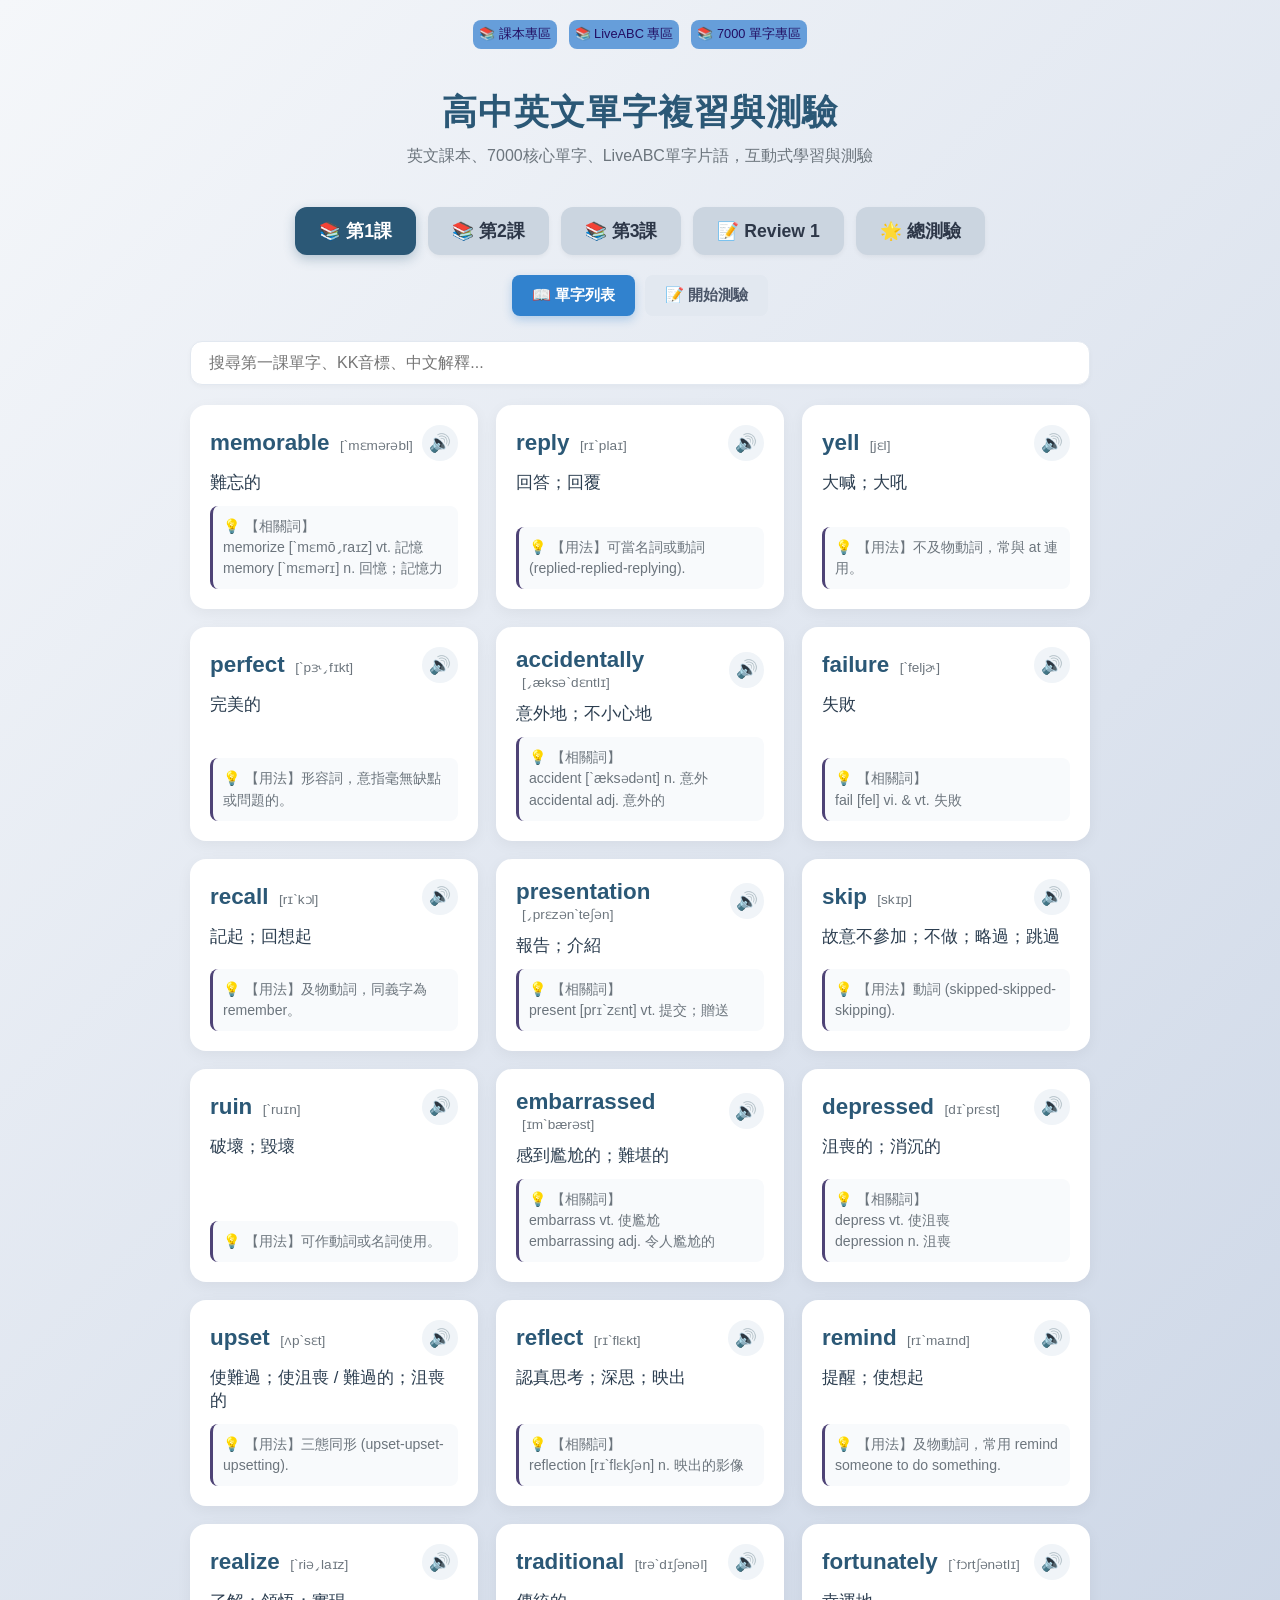
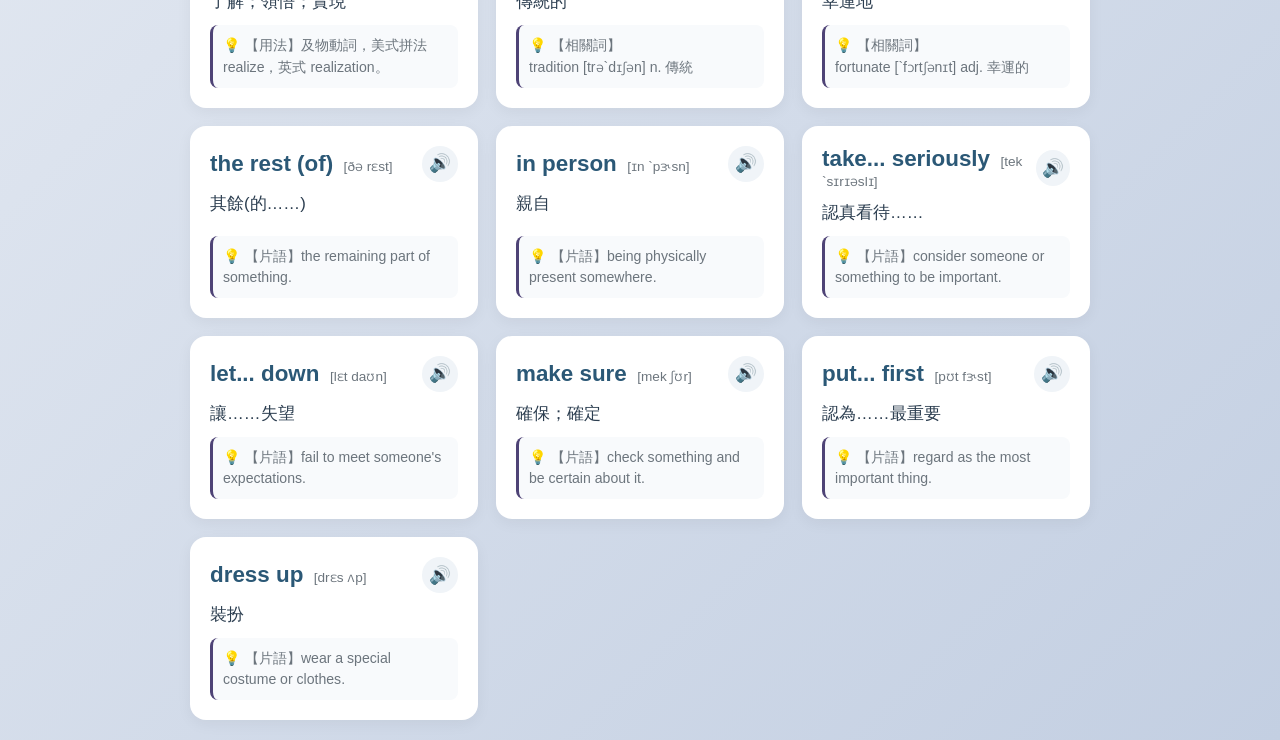
==== commit bb7b0832: "nav修改" ====
--- a/index.html
+++ b/index.html
@@ -12,10 +12,10 @@
 <body>
     <div class="container">
 
-         <div class="lesson-tabs">
-            <button class="lesson1-btn" onclick="location.href='TextBook/index.html'">📚 課本專區</button>
-            <button class="lesson1-btn" onclick="location.href='LiveABC/index.html'">📚 LiveABC 專區</button>
-            <button class="lesson1-btn" onclick="location.href='7000/index.html'">📚 7000 單字專區</button>
+         <div class="lesson-tabs ">
+            <button class="lesson1-btn lesson0-btn" onclick="location.href='TextBook/index.html'">📚 課本專區</button>
+            <button class="lesson1-btn lesson0-btn" onclick="location.href='LiveABC/index.html'">📚 LiveABC 專區</button>
+            <button class="lesson1-btn lesson0-btn" onclick="location.href='7000/index.html'">📚 7000 單字專區</button>
         </div>
 
         
--- a/style.css
+++ b/style.css
@@ -84,6 +84,12 @@
             box-shadow: 0 4px 12px rgba(43, 88, 118, 0.3);
         }
 
+        .lesson0-btn {
+            padding: 6px 6px; 
+            font-size: 0.8rem;
+            border-radius: 8px;
+        }
+
         .lesson1-btn {
             background-color: #669eda;
             border: none;
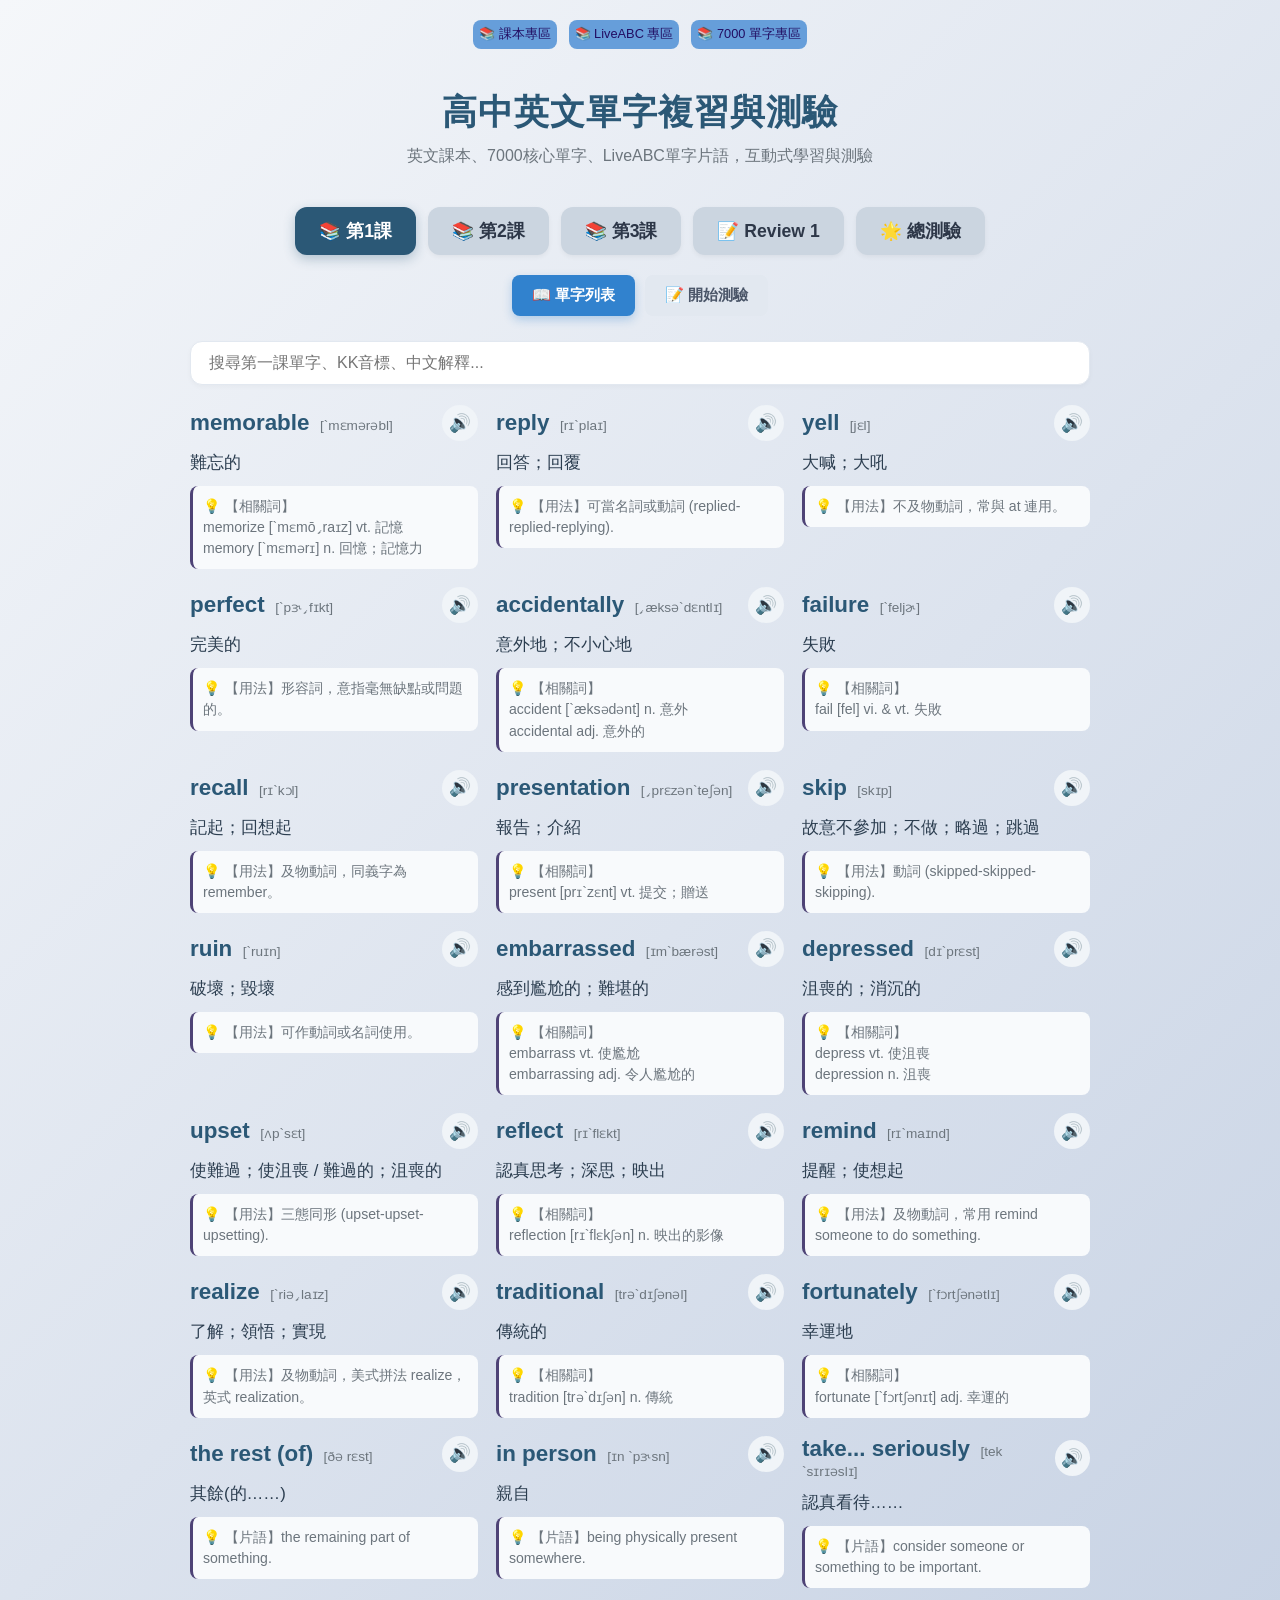
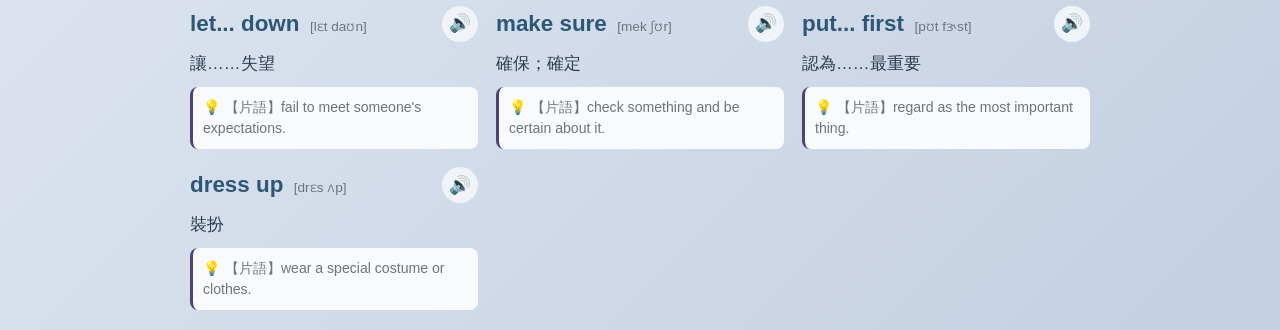
==== commit a3ac2a7c: "修改測驗時隱藏上面標題區測驗結束後恢復顯示" ====
--- a/index.html
+++ b/index.html
@@ -532,6 +532,15 @@
         }
 
         function resetQuizSetup(lessonId) {
+
+
+            // 【恢復顯示】把剛剛隱藏的導覽列、標題、大分頁選單全部顯示回來
+            document.querySelectorAll('.lesson-tabs').forEach(el => el.style.display = '');
+            const header = document.querySelector('header');
+            if (header) header.style.display = '';
+
+
+
             document.getElementById(lessonId + '-quizFinalResult').style.display = 'none';
             document.getElementById(lessonId + '-quizActiveArea').style.display = 'none';
             document.getElementById(lessonId + '-quizSetupPanel').style.display = 'block';
@@ -547,6 +556,15 @@
 
         function startQuiz(lessonId) {
             getAudioContext(); // 預先解鎖音效權限
+
+// 【最方便的隱藏方式】直接把畫面最上面的導覽列、標題、大分頁選單隱藏
+            document.querySelectorAll('.lesson-tabs').forEach(el => el.style.display = 'none');
+            const header = document.querySelector('header');
+            if (header) header.style.display = 'none';
+
+
+
+
             document.getElementById(lessonId + '-quizSetupPanel').style.display = 'none';
             document.getElementById(lessonId + '-quizActiveArea').style.display = 'block';
 
--- a/style.css
+++ b/style.css
@@ -182,7 +182,7 @@
             grid-template-columns: repeat(auto-fill, minmax(270px, 1fr));
             gap: 18px;
         }
-
+tQuestion
         .word-card {
             background: var(--card-bg);
             border-radius: 16px;
@@ -257,6 +257,12 @@
             margin: 0 auto;
         }
 
+
+
+
+
+
+
         .mode-header-title {
             font-size: 1.35rem;
             font-weight: 800;
@@ -469,7 +475,21 @@
             cursor: pointer;
             box-shadow: 0 4px 6px rgba(49, 130, 206, 0.2);
             margin-top: 15px;
-        }
+
+            
+            /* 讓手機版的測驗按鈕列或最下方按鈕固定在底部 */
+    /* position: sticky; */
+    position: relative; /* 確保不使用 fixed 亂飄 */
+    bottom: 15px;
+    z-index: 10;
+    box-shadow: 0 4px 12px rgba(0,0,0,0.15);
+        }
+
+
+        .quiz-mode-hide {
+    display: none !important;
+}
+
 
         .full-next-btn:hover {
             background: var(--btn-blue-hover);
